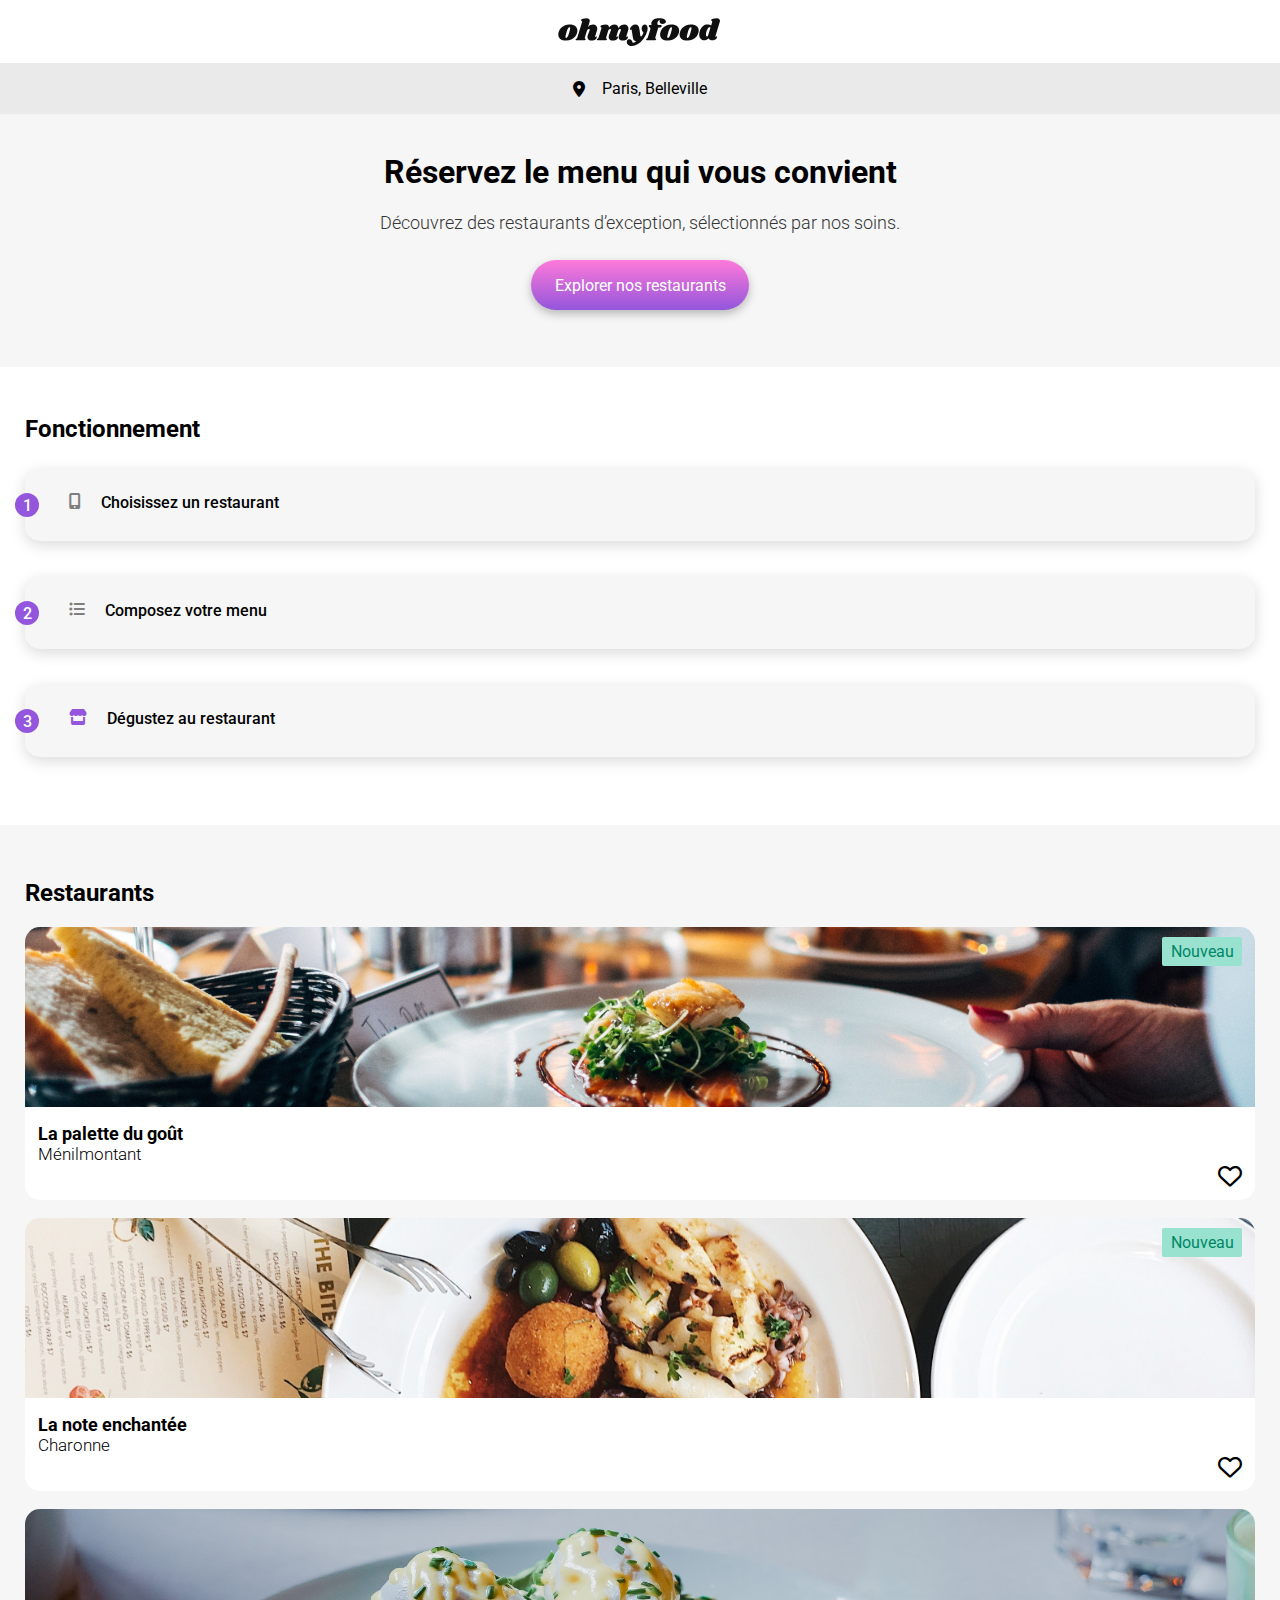
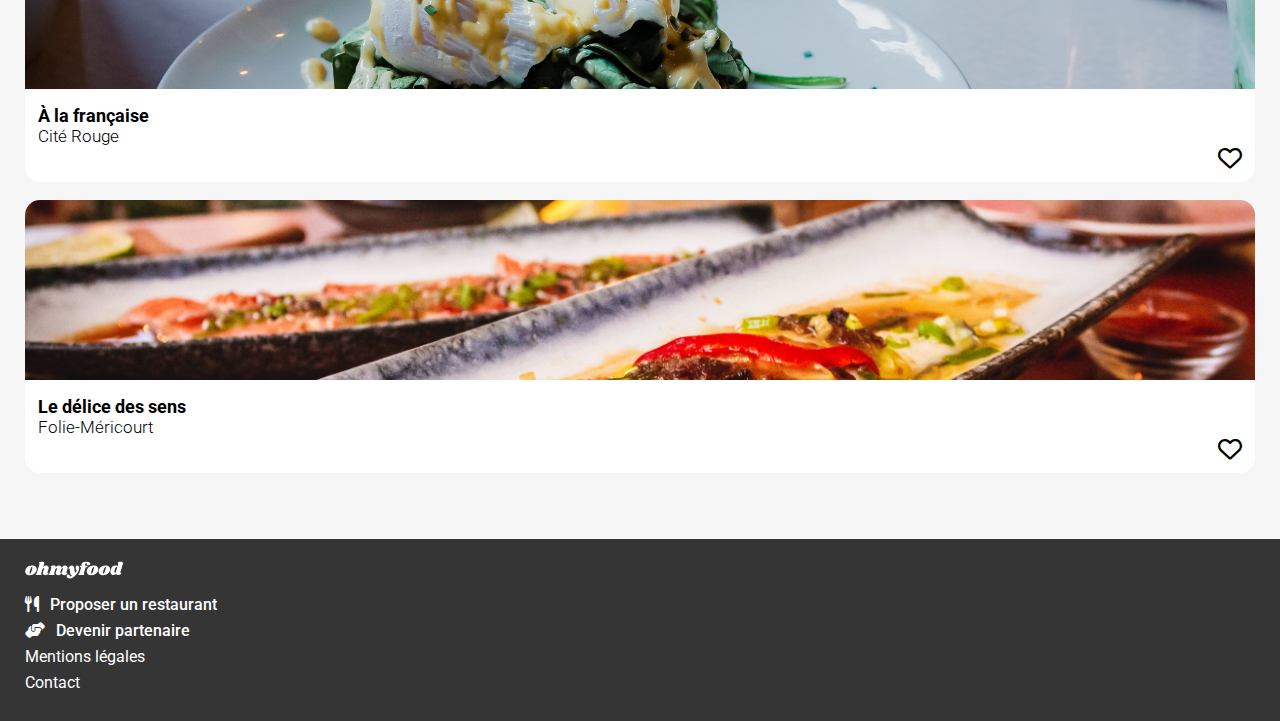
==== index.html @ 5cfbb1a7 "ok" ====
<!DOCTYPE html>
<html lang="fr">
    <head>
        <meta charset="UTF-8">
        <meta name="viewport" content="width=device-width, initial-scale=1.0">
        <title>Ohmyfood</title>
        <link rel="stylesheet" href="https://cdnjs.cloudflare.com/ajax/libs/font-awesome/6.4.2/css/all.min.css">
        <link rel="stylesheet" href="style.css">
        <link rel="preconnect" href="https://fonts.googleapis.com">
        <link rel="preconnect" href="https://fonts.gstatic.com" crossorigin>
        <link href="https://fonts.googleapis.com/css2?family=Roboto:ital,wght@0,100;0,300;0,400;0,500;1,100;1,300;1,400;1,500&display=swap" rel="stylesheet">
    </head>

    <body>
        <header class="header">
            <div class="img__container"><img src="Assets/images/logo/ohmyfood@2x.svg" alt="logo ohmyfood"></div>
            <div class="header__location">
            <i class="fa-solid fa-location-dot"></i>
            <p>Paris, Belleville</p>
            </div>
        </header>

        <main>

            <section class="section-1">
                <h1>Réservez le menu qui vous convient</h1>
                <p>Découvrez des restaurants d’exception, sélectionnés par nos soins.</p>
                <button class="btn">Explorer nos restaurants</button>
            </section>

            <section class="Fonctionnement">
                <h2>Fonctionnement</h2>
                <ol>
                    <li><span class="numeration">1</span><i class="fas fa-mobile-screen-button icon"></i>Choisissez un restaurant</li>
                    <li><span class="numeration">2</span><i class="fa-solid fa-list-ul icon"></i>Composez votre menu</li>
                    <li><span class="numeration">3</span><i class="fa-solid fa-store icon icon__purple"></i>Dégustez au restaurant</li>
                </ol>
            </section>

            <section class="Restaurants">
                <h2>Restaurants</h2>
                <div class="cards__container ">

                    <article>
                        <a class="card" href="La-palette-du-gout.html">
                            <img class="card__img" src="Assets/images/restaurants/jay-wennington-N_Y88TWmGwA-unsplash.jpg" alt="">
                            <div class="card__new">Nouveau</div>
                            <div class="card__contain">
                                <p class="card__tittle">La palette du goût</p>
                                <p class="card__sub-tittle">Ménilmontant</p>
                                <div class="card__heart-container">
                                    <i class="fa-heart fas"></i>
                                    <i class="fa-heart far"></i>
                                </div>
                            </div>
                        </a>
                    </article>

                    <article>
                        <a class="card" href="La-note-enchantée.html">
                            <img class="card__img" src="Assets/images/restaurants/stil-u2Lp8tXIcjw-unsplash.jpg" alt="">
                            <div class="card__new">Nouveau</div>
                            <div class="card__contain">
                                <p class="card__tittle">La note enchantée</p>
                                <p class="card__sub-tittle">Charonne</p>
                                <div class="card__heart-container">
                                    <i class="fa-heart fas"></i>
                                    <i class="fa-heart far"></i>
                                </div>
                            </div>
                        </a>
                    </article>

                    <article>
                        <a class="card" href="A-la-française.html">
                            <img class="card__img" src="Assets/images/restaurants/toa-heftiba-DQKerTsQwi0-unsplash.jpg" alt="">
                            <div class="card__contain">
                                <p class="card__tittle">À la française</p>
                                <p class="card__sub-tittle">Cité Rouge</p>
                                <div class="card__heart-container">
                                    <i class="fa-heart fas"></i>
                                    <i class="fa-heart far"></i>
                                </div>
                            </div>
                        </a>
                    </article>

                    <article>
                        <a class="card" href="Le-délice-des-sens.html">
                            <img class="card__img" src="Assets/images/restaurants/louis-hansel-shotsoflouis-qNBGVyOCY8Q-unsplash.jpg" alt="">
                            <div class="card__contain">
                                <p class="card__tittle">Le délice des sens</p>
                                <p class="card__sub-tittle">Folie-Méricourt</p>
                                <div class="card__heart-container">
                                    <i class="fa-heart fas"></i>
                                    <i class="fa-heart far"></i>
                                </div>
                            </div>
                        </a>
                    </article>
                </div>
            </section>
            
        </main>

        <footer class="footer">
            <img src="Assets/images/logo/ohmyfood.svg" alt="logo Ohmyfood">
            <div class="footer__contain">
                <p><i class="fa-solid fa-utensils"></i>Proposer un restaurant</p>
                <p><i class="fa-solid fa-handshake-angle"></i>Devenir partenaire</p>
                <p class="size__txt">Mentions légales</p>
                <p class="size__txt">Contact</p>
            </div>
        </footer>
        
    </body>
</html>
---- style.css ----
.header__restaurants {
  display: flex;
  justify-content: center;
  padding: 14px 17px 13px 17px;
  position: relative;
}
.header__restaurants__icon {
  position: absolute;
  left: 17px;
}

.section__menu {
  display: flex;
  flex-direction: column;
  position: relative;
  background-color: #F6F6F6;
}
.section__menu h1 {
  font-family: "Shrikhand", cursive;
  font-size: 28px;
  margin-top: 32px;
  margin-right: 24px;
  font-weight: 400;
  margin-bottom: 0px;
}
.section__menu__img {
  object-fit: cover;
  height: 275px;
}
.section__menu .menu {
  background-color: #F6F6F6;
  position: relative;
  top: -55px;
  border-radius: 25px 25px 0px 0px;
  padding: 0px 15px;
  display: flex;
  flex-direction: column;
  gap: 40px;
}
.section__menu .menu h2 {
  font-size: 16px;
  font-style: normal;
  font-weight: 300;
  line-height: normal;
  text-transform: uppercase;
  border-bottom: 3px solid #99E2D0;
  margin: 0px;
  padding-bottom: 7px;
  width: 40px;
}
.section__menu .menu__title_container {
  display: flex;
  align-items: baseline;
}
.section__menu .menu__heart_container {
  position: relative;
  height: 24px;
}
.section__menu .menu__heart_container i {
  font-size: 1.5rem;
}
.section__menu .menu__heart_container .fas {
  position: absolute;
  opacity: 0;
  cursor: pointer;
  background-clip: text;
  -webkit-background-clip: text;
  color: transparent;
  background: -webkit-linear-gradient(#9356DC 25%, #FF79DA 100%);
}
.section__menu .menu__heart_container:hover .fas {
  transition: all 150ms ease-in;
  display: inline;
  opacity: 1;
}
.section__menu .menu__heart_container:hover .far {
  transition: all 150ms ease-in;
  opacity: 0;
}
.section__menu .menu__text_container {
  display: flex;
  flex-direction: column;
  width: 80%;
}
.section__menu .menu__contain {
  display: flex;
  flex-direction: column;
  gap: 12px;
}
.section__menu .menu__card {
  background-color: white;
  border-radius: 20px;
  display: flex;
  flex-direction: column;
  padding: 15px;
  position: relative;
  gap: 5px;
  height: 38px;
  box-shadow: 0.9px 1.3px 2.4px rgba(0, 0, 0, 0.06), 4px 12px 19px rgba(0, 0, 0, 0.12);
}
.section__menu .menu__card p {
  margin: 0px;
  text-overflow: ellipsis;
  overflow-x: hidden;
  white-space: nowrap;
}
.section__menu .menu__card__price {
  font-size: 15px;
  font-weight: 700;
  margin-top: 38px;
  margin-right: 15px;
}
.section__menu .menu__card__title {
  font-size: 18px;
  font-weight: 500;
}
.section__menu .menu__card__subtitle {
  font-size: 15px;
  font-weight: 300;
}
.section__menu .menu__card__select__btn_container {
  position: absolute;
  right: -1px;
  top: -1px;
  display: flex;
}
.section__menu .menu__card__select__btn {
  opacity: 0;
  width: 5px;
}
.section__menu .menu__card__select__btn:hover {
  opacity: 1;
  margin-right: 0px;
  transition: 0.1s;
  width: 60px;
}
.section__menu .menu__btn__container {
  display: flex;
  justify-content: center;
}
.section__menu .menu__btn {
  border-radius: 25px;
  border: none;
  background-image: linear-gradient(0deg, #9356DC, #FF79DA);
  width: 186px;
  height: 50px;
  color: white;
  box-shadow: 0px 4px 10px 0px rgba(0, 0, 0, 0.25);
  font-family: "Roboto", sans-serif;
  font-size: 16px;
}
.section__menu .menu__btn:hover {
  transform: scale(1.1);
  opacity: 0.8;
  box-shadow: 0px 4px 10px 0px rgba(0, 0, 0, 0.35);
}

body {
  margin: 0px;
  font-family: "Roboto", sans-serif;
}

.header {
  display: flex;
  flex-direction: column;
  width: 100%;
}
.header .img__container {
  padding: 14px 89px 13px 89px;
  display: flex;
  justify-content: center;
}
.header img {
  width: 162px;
  height: 36px;
  padding: 0px 19px 0px 16px;
}
.header .header__location {
  display: flex;
  align-items: center;
  gap: 17px;
  justify-content: center;
  background-color: #EAEAEA;
}

.section-1 {
  display: flex;
  flex-direction: column;
  align-items: center;
  background-color: #F6F6F6;
  text-align: center;
  padding: 0px 25px 0px 25px;
}
.section-1 h1 {
  font-weight: 700;
  margin-top: 39px;
}
.section-1 p {
  font-size: 18px;
  font-weight: 300;
  color: #353535;
  margin: 0px;
}
.section-1 .btn {
  border-radius: 25px;
  border: none;
  background-image: linear-gradient(0deg, #9356DC, #FF79DA);
  width: 218px;
  height: 50px;
  color: white;
  box-shadow: 0px 4px 10px 0px rgba(0, 0, 0, 0.25);
  margin-bottom: 57px;
  margin-top: 27px;
  font-family: "Roboto", sans-serif;
  font-size: 16px;
}
.section-1 .btn:hover {
  opacity: 0.8;
  box-shadow: 0px 4px 10px 0px rgba(0, 0, 0, 0.35);
  transition: all 0.5s ease-in-out;
}

.Fonctionnement {
  padding-left: 25px;
  padding-right: 25px;
  margin-top: 48px;
  margin-bottom: 68px;
}
.Fonctionnement h2 {
  margin-bottom: 26px;
  margin-top: 0px;
}
.Fonctionnement ol {
  display: flex;
  flex-direction: column;
  list-style-type: none;
  gap: 36px;
  padding: 0px;
}
.Fonctionnement li {
  background-color: #F6F6F6;
  padding: 20px 20px;
  border-radius: 15px;
  height: 32px;
  align-content: center;
  display: flex;
  flex-wrap: wrap;
  box-shadow: 0px 4px 15px 0px rgba(0, 0, 0, 0.15);
  font-weight: 500;
}
.Fonctionnement li .icon {
  color: #7E7E7E;
  margin-right: 20px;
}
.Fonctionnement li .icon__purple {
  color: #9356DC;
}
.Fonctionnement .numeration {
  background-color: #9356DC;
  color: white;
  display: grid;
  width: 24px;
  height: 24px;
  place-items: center;
  border-radius: 50px;
  position: relative;
  left: -30px;
}

.Restaurants {
  background-color: #F6F6F6;
  padding: 0px 25px 0px 25px;
  display: flow-root;
}
.Restaurants h2 {
  margin-top: 54px;
}
.Restaurants a {
  text-decoration: none;
  color: black;
}
.Restaurants .cards__container {
  display: flex;
  flex-direction: column;
  gap: 18px;
  margin-bottom: 66px;
}
.Restaurants .card {
  display: flex;
  flex-direction: column;
  border-radius: 15px;
  background-color: white;
  position: relative;
}
.Restaurants .card__img {
  object-fit: cover;
  border-radius: 15px 15px 0px 0px;
  height: 180px;
}
.Restaurants .card__new {
  height: 29px;
  width: 80px;
  background-color: #99E2D0;
  display: flex;
  place-items: center;
  justify-content: center;
  position: absolute;
  right: 13px;
  margin-top: 10px;
  color: #008766;
  border-radius: 2px;
}
.Restaurants .card__contain {
  padding: 16px 13px 12px 13px;
}
.Restaurants .card__tittle {
  font-size: 18px;
  font-weight: 700;
  margin: 0px;
}
.Restaurants .card__sub-tittle {
  font-size: 17px;
  font-weight: 300;
  margin: 0px;
}
.Restaurants .card__heart-container {
  display: flex;
  position: relative;
  justify-content: flex-end;
}
.Restaurants .card__heart-container i {
  font-size: 1.5rem;
}
.Restaurants .card__heart-container .fas {
  position: absolute;
  opacity: 0;
  cursor: pointer;
  background-clip: text;
  -webkit-background-clip: text;
  color: transparent;
  background: -webkit-linear-gradient(#9356DC 25%, #FF79DA 100%);
}
.Restaurants .card__heart-container:hover .fas {
  transition: all 150ms ease-in;
  display: inline;
  opacity: 1;
}
.Restaurants .card__heart-container:hover .far {
  transition: all 150ms ease-in;
  opacity: 0;
}

.footer {
  display: flex;
  flex-direction: column;
  padding: 22px 25px;
  align-items: flex-start;
  gap: 16px;
  background-color: #353535;
}
.footer .footer__contain {
  display: flex;
  flex-direction: column;
}
.footer p {
  color: white;
  font-weight: 500;
  margin-bottom: 7px;
  margin-top: 0px;
}
.footer i {
  margin-right: 11px;
}
.footer .size__txt {
  font-weight: 400;
}

/*# sourceMappingURL=style.css.map */
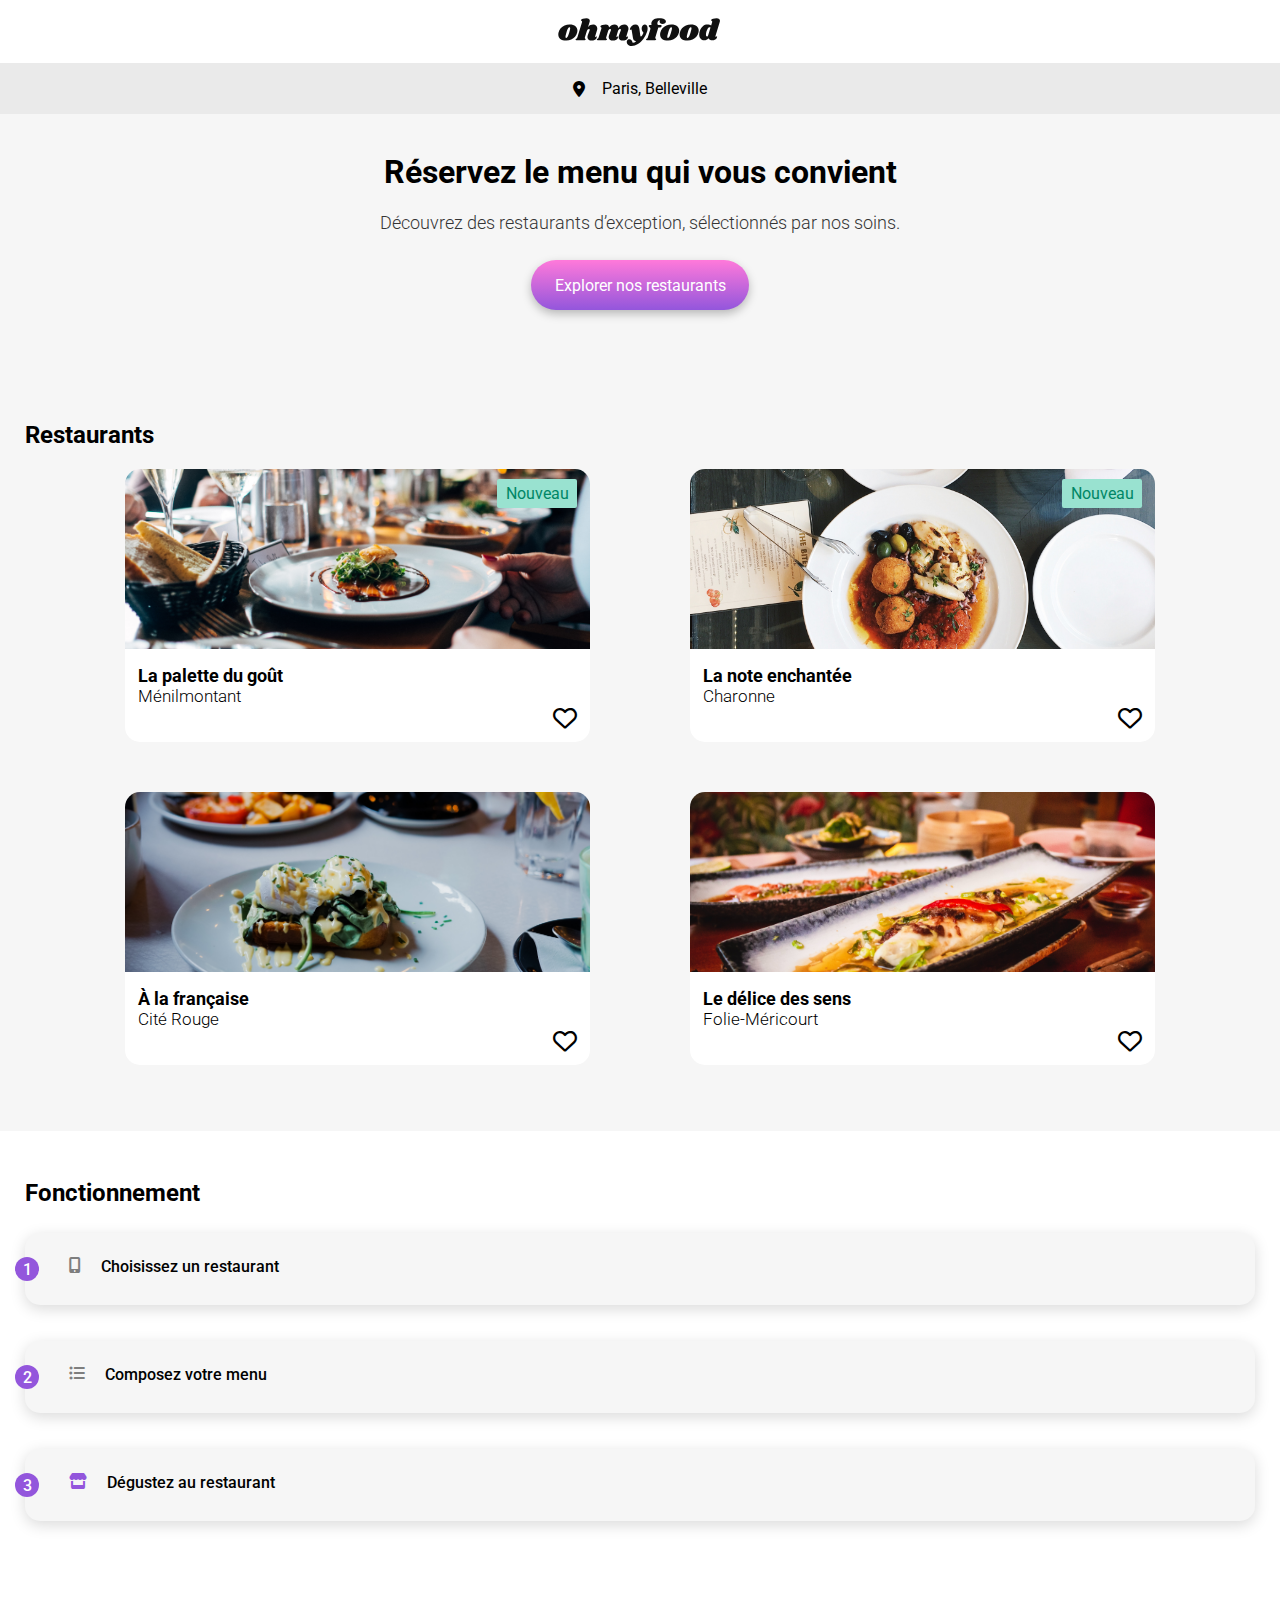
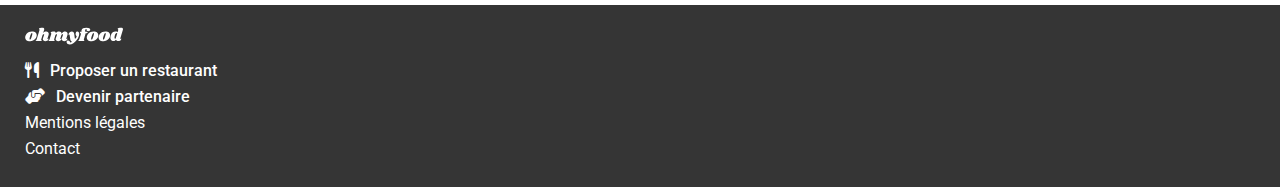
==== commit 2c2e82c8: "ok" ====
--- a/index.html
+++ b/index.html
@@ -28,79 +28,81 @@
                 <button class="btn">Explorer nos restaurants</button>
             </section>
 
-            <section class="Fonctionnement">
-                <h2>Fonctionnement</h2>
-                <ol>
-                    <li><span class="numeration">1</span><i class="fas fa-mobile-screen-button icon"></i>Choisissez un restaurant</li>
-                    <li><span class="numeration">2</span><i class="fa-solid fa-list-ul icon"></i>Composez votre menu</li>
-                    <li><span class="numeration">3</span><i class="fa-solid fa-store icon icon__purple"></i>Dégustez au restaurant</li>
-                </ol>
-            </section>
+            <section class="Fonctionnement_Restaurants">
 
-            <section class="Restaurants">
-                <h2>Restaurants</h2>
-                <div class="cards__container ">
+                <div class="Fonctionnement">
+                    <h2>Fonctionnement</h2>
+                    <ol>
+                        <li><span class="numeration">1</span><i class="fas fa-mobile-screen-button icon"></i>Choisissez un restaurant</li>
+                        <li><span class="numeration">2</span><i class="fa-solid fa-list-ul icon"></i>Composez votre menu</li>
+                        <li><span class="numeration">3</span><i class="fa-solid fa-store icon icon__purple"></i>Dégustez au restaurant</li>
+                    </ol>
+                </div>
 
-                    <article>
-                        <a class="card" href="La-palette-du-gout.html">
-                            <img class="card__img" src="Assets/images/restaurants/jay-wennington-N_Y88TWmGwA-unsplash.jpg" alt="">
-                            <div class="card__new">Nouveau</div>
-                            <div class="card__contain">
-                                <p class="card__tittle">La palette du goût</p>
-                                <p class="card__sub-tittle">Ménilmontant</p>
-                                <div class="card__heart-container">
-                                    <i class="fa-heart fas"></i>
-                                    <i class="fa-heart far"></i>
+                <div class="Restaurants">
+                    <h2>Restaurants</h2>
+                    <div class="cards__container ">
+
+                        <article>
+                            <a class="card" href="La-palette-du-gout.html">
+                                <img class="card__img" src="Assets/images/restaurants/jay-wennington-N_Y88TWmGwA-unsplash.jpg" alt="">
+                                <div class="card__new">Nouveau</div>
+                                <div class="card__contain">
+                                    <p class="card__tittle">La palette du goût</p>
+                                    <p class="card__sub-tittle">Ménilmontant</p>
+                                    <div class="card__heart-container">
+                                        <i class="fa-heart fas"></i>
+                                        <i class="fa-heart far"></i>
+                                    </div>
                                 </div>
-                            </div>
-                        </a>
-                    </article>
+                            </a>
+                        </article>
 
-                    <article>
-                        <a class="card" href="La-note-enchantée.html">
-                            <img class="card__img" src="Assets/images/restaurants/stil-u2Lp8tXIcjw-unsplash.jpg" alt="">
-                            <div class="card__new">Nouveau</div>
-                            <div class="card__contain">
-                                <p class="card__tittle">La note enchantée</p>
-                                <p class="card__sub-tittle">Charonne</p>
-                                <div class="card__heart-container">
-                                    <i class="fa-heart fas"></i>
-                                    <i class="fa-heart far"></i>
+                        <article>
+                            <a class="card" href="La-note-enchantée.html">
+                                <img class="card__img" src="Assets/images/restaurants/stil-u2Lp8tXIcjw-unsplash.jpg" alt="">
+                                <div class="card__new">Nouveau</div>
+                                <div class="card__contain">
+                                    <p class="card__tittle">La note enchantée</p>
+                                    <p class="card__sub-tittle">Charonne</p>
+                                    <div class="card__heart-container">
+                                        <i class="fa-heart fas"></i>
+                                        <i class="fa-heart far"></i>
+                                    </div>
                                 </div>
-                            </div>
-                        </a>
-                    </article>
+                            </a>
+                        </article>
 
-                    <article>
-                        <a class="card" href="A-la-française.html">
-                            <img class="card__img" src="Assets/images/restaurants/toa-heftiba-DQKerTsQwi0-unsplash.jpg" alt="">
-                            <div class="card__contain">
-                                <p class="card__tittle">À la française</p>
-                                <p class="card__sub-tittle">Cité Rouge</p>
-                                <div class="card__heart-container">
-                                    <i class="fa-heart fas"></i>
-                                    <i class="fa-heart far"></i>
+                        <article>
+                            <a class="card" href="A-la-française.html">
+                                <img class="card__img" src="Assets/images/restaurants/toa-heftiba-DQKerTsQwi0-unsplash.jpg" alt="">
+                                <div class="card__contain">
+                                    <p class="card__tittle">À la française</p>
+                                    <p class="card__sub-tittle">Cité Rouge</p>
+                                    <div class="card__heart-container">
+                                        <i class="fa-heart fas"></i>
+                                        <i class="fa-heart far"></i>
+                                    </div>
                                 </div>
-                            </div>
-                        </a>
-                    </article>
+                            </a>
+                        </article>
 
-                    <article>
-                        <a class="card" href="Le-délice-des-sens.html">
-                            <img class="card__img" src="Assets/images/restaurants/louis-hansel-shotsoflouis-qNBGVyOCY8Q-unsplash.jpg" alt="">
-                            <div class="card__contain">
-                                <p class="card__tittle">Le délice des sens</p>
-                                <p class="card__sub-tittle">Folie-Méricourt</p>
-                                <div class="card__heart-container">
-                                    <i class="fa-heart fas"></i>
-                                    <i class="fa-heart far"></i>
+                        <article>
+                            <a class="card" href="Le-délice-des-sens.html">
+                                <img class="card__img" src="Assets/images/restaurants/louis-hansel-shotsoflouis-qNBGVyOCY8Q-unsplash.jpg" alt="">
+                                <div class="card__contain">
+                                    <p class="card__tittle">Le délice des sens</p>
+                                    <p class="card__sub-tittle">Folie-Méricourt</p>
+                                    <div class="card__heart-container">
+                                        <i class="fa-heart fas"></i>
+                                        <i class="fa-heart far"></i>
+                                    </div>
                                 </div>
-                            </div>
-                        </a>
-                    </article>
+                            </a>
+                        </article>
+                    </div>
                 </div>
             </section>
-            
         </main>
 
         <footer class="footer">
--- a/style.css
+++ b/style.css
@@ -62,11 +62,12 @@
 .section__menu .menu__heart_container .fas {
   position: absolute;
   opacity: 0;
+  background: #9356DC;
+  background: linear-gradient(180deg, #9356DC 25%, #FF79DA 100%);
   cursor: pointer;
   background-clip: text;
   -webkit-background-clip: text;
   color: transparent;
-  background: -webkit-linear-gradient(#9356DC 25%, #FF79DA 100%);
 }
 .section__menu .menu__heart_container:hover .fas {
   transition: all 150ms ease-in;
@@ -220,6 +221,16 @@
   transition: all 0.5s ease-in-out;
 }
 
+.Fonctionnement_Restaurants {
+  display: flex;
+  flex-direction: column;
+}
+@media screen and (min-width: 1024px) {
+  .Fonctionnement_Restaurants {
+    flex-direction: column-reverse;
+  }
+}
+
 .Fonctionnement {
   padding-left: 25px;
   padding-right: 25px;
@@ -285,12 +296,35 @@
   gap: 18px;
   margin-bottom: 66px;
 }
+@media screen and (min-width: 1024px) {
+  .Restaurants .cards__container {
+    display: grid;
+    grid-template-columns: 1fr 1fr;
+    padding: 0px 100px 0px 100px;
+    grid-column-gap: 100px;
+    grid-row-gap: 50px;
+    gap: none;
+    justify-content: center;
+    align-items: center;
+  }
+}
+@media screen and (min-width: 1330px) {
+  .Restaurants .cards__container {
+    padding: 0px 180px 0px 180px;
+  }
+}
 .Restaurants .card {
   display: flex;
   flex-direction: column;
   border-radius: 15px;
   background-color: white;
   position: relative;
+}
+@media screen and (min-width: 1024px) {
+  .Restaurants .card {
+    max-width: 490px;
+    min-width: 340px;
+  }
 }
 .Restaurants .card__img {
   object-fit: cover;
@@ -334,11 +368,12 @@
 .Restaurants .card__heart-container .fas {
   position: absolute;
   opacity: 0;
+  background: #9356DC;
+  background: linear-gradient(180deg, #9356DC 25%, #FF79DA 100%);
   cursor: pointer;
   background-clip: text;
   -webkit-background-clip: text;
   color: transparent;
-  background: -webkit-linear-gradient(#9356DC 25%, #FF79DA 100%);
 }
 .Restaurants .card__heart-container:hover .fas {
   transition: all 150ms ease-in;
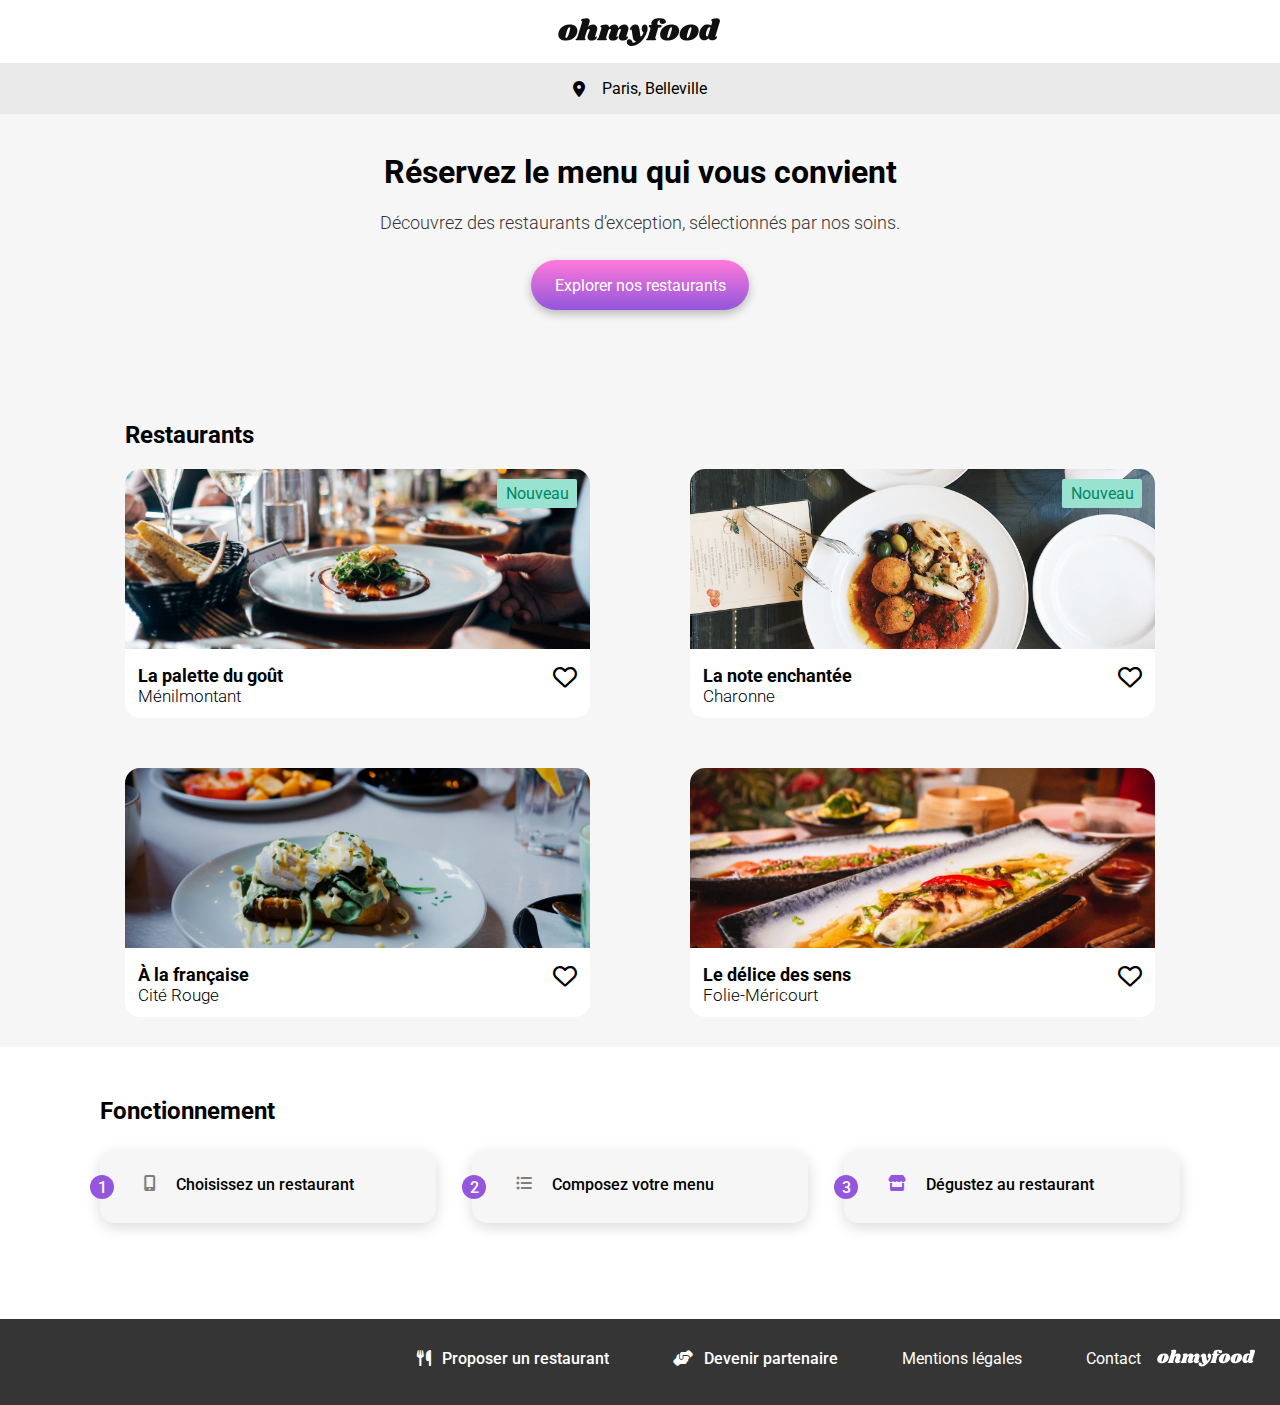
==== commit 7c7216fe: "media queries/ modif css" ====
--- a/index.html
+++ b/index.html
@@ -48,8 +48,10 @@
                                 <img class="card__img" src="Assets/images/restaurants/jay-wennington-N_Y88TWmGwA-unsplash.jpg" alt="">
                                 <div class="card__new">Nouveau</div>
                                 <div class="card__contain">
-                                    <p class="card__tittle">La palette du goût</p>
-                                    <p class="card__sub-tittle">Ménilmontant</p>
+                                    <div>
+                                        <p class="card__tittle">La palette du goût</p>
+                                        <p class="card__sub-tittle">Ménilmontant</p>
+                                    </div>
                                     <div class="card__heart-container">
                                         <i class="fa-heart fas"></i>
                                         <i class="fa-heart far"></i>
@@ -63,8 +65,10 @@
                                 <img class="card__img" src="Assets/images/restaurants/stil-u2Lp8tXIcjw-unsplash.jpg" alt="">
                                 <div class="card__new">Nouveau</div>
                                 <div class="card__contain">
-                                    <p class="card__tittle">La note enchantée</p>
-                                    <p class="card__sub-tittle">Charonne</p>
+                                    <div>
+                                        <p class="card__tittle">La note enchantée</p>
+                                        <p class="card__sub-tittle">Charonne</p>
+                                    </div>
                                     <div class="card__heart-container">
                                         <i class="fa-heart fas"></i>
                                         <i class="fa-heart far"></i>
@@ -77,8 +81,10 @@
                             <a class="card" href="A-la-française.html">
                                 <img class="card__img" src="Assets/images/restaurants/toa-heftiba-DQKerTsQwi0-unsplash.jpg" alt="">
                                 <div class="card__contain">
-                                    <p class="card__tittle">À la française</p>
-                                    <p class="card__sub-tittle">Cité Rouge</p>
+                                    <div>
+                                        <p class="card__tittle">À la française</p>
+                                        <p class="card__sub-tittle">Cité Rouge</p>
+                                    </div>
                                     <div class="card__heart-container">
                                         <i class="fa-heart fas"></i>
                                         <i class="fa-heart far"></i>
@@ -91,8 +97,10 @@
                             <a class="card" href="Le-délice-des-sens.html">
                                 <img class="card__img" src="Assets/images/restaurants/louis-hansel-shotsoflouis-qNBGVyOCY8Q-unsplash.jpg" alt="">
                                 <div class="card__contain">
-                                    <p class="card__tittle">Le délice des sens</p>
-                                    <p class="card__sub-tittle">Folie-Méricourt</p>
+                                    <div>
+                                        <p class="card__tittle">Le délice des sens</p>
+                                        <p class="card__sub-tittle">Folie-Méricourt</p>
+                                    </div>
                                     <div class="card__heart-container">
                                         <i class="fa-heart fas"></i>
                                         <i class="fa-heart far"></i>
--- a/style.css
+++ b/style.css
@@ -232,10 +232,21 @@
 }
 
 .Fonctionnement {
-  padding-left: 25px;
-  padding-right: 25px;
+  padding: 0px 25px 0px 25px;
   margin-top: 48px;
   margin-bottom: 68px;
+}
+@media screen and (min-width: 1024px) {
+  .Fonctionnement {
+    padding: 50px 100px 50px 100px;
+    margin-bottom: 30px;
+    margin-top: 0px;
+  }
+}
+@media screen and (min-width: 1330px) {
+  .Fonctionnement {
+    padding: 50px 180px 50px 180px;
+  }
 }
 .Fonctionnement h2 {
   margin-bottom: 26px;
@@ -247,6 +258,12 @@
   list-style-type: none;
   gap: 36px;
   padding: 0px;
+}
+@media screen and (min-width: 1024px) {
+  .Fonctionnement ol {
+    flex-direction: row;
+    justify-content: flex-start;
+  }
 }
 .Fonctionnement li {
   background-color: #F6F6F6;
@@ -258,6 +275,11 @@
   flex-wrap: wrap;
   box-shadow: 0px 4px 15px 0px rgba(0, 0, 0, 0.15);
   font-weight: 500;
+}
+@media screen and (min-width: 1024px) {
+  .Fonctionnement li {
+    width: 100%;
+  }
 }
 .Fonctionnement li .icon {
   color: #7E7E7E;
@@ -281,10 +303,19 @@
 .Restaurants {
   background-color: #F6F6F6;
   padding: 0px 25px 0px 25px;
-  display: flow-root;
 }
 .Restaurants h2 {
   margin-top: 54px;
+}
+@media screen and (min-width: 1024px) {
+  .Restaurants h2 {
+    padding-left: 100px;
+  }
+}
+@media screen and (min-width: 1330px) {
+  .Restaurants h2 {
+    padding-left: 180px;
+  }
 }
 .Restaurants a {
   text-decoration: none;
@@ -306,6 +337,7 @@
     gap: none;
     justify-content: center;
     align-items: center;
+    margin-bottom: 30px;
   }
 }
 @media screen and (min-width: 1330px) {
@@ -322,7 +354,6 @@
 }
 @media screen and (min-width: 1024px) {
   .Restaurants .card {
-    max-width: 490px;
     min-width: 340px;
   }
 }
@@ -346,6 +377,8 @@
 }
 .Restaurants .card__contain {
   padding: 16px 13px 12px 13px;
+  display: flex;
+  justify-content: space-between;
 }
 .Restaurants .card__tittle {
   font-size: 18px;
@@ -393,9 +426,21 @@
   gap: 16px;
   background-color: #353535;
 }
+@media screen and (min-width: 1024px) {
+  .footer {
+    padding: 30px 25px;
+    flex-direction: row-reverse;
+  }
+}
 .footer .footer__contain {
   display: flex;
   flex-direction: column;
+}
+@media screen and (min-width: 1024px) {
+  .footer .footer__contain {
+    flex-direction: row;
+    gap: 64px;
+  }
 }
 .footer p {
   color: white;
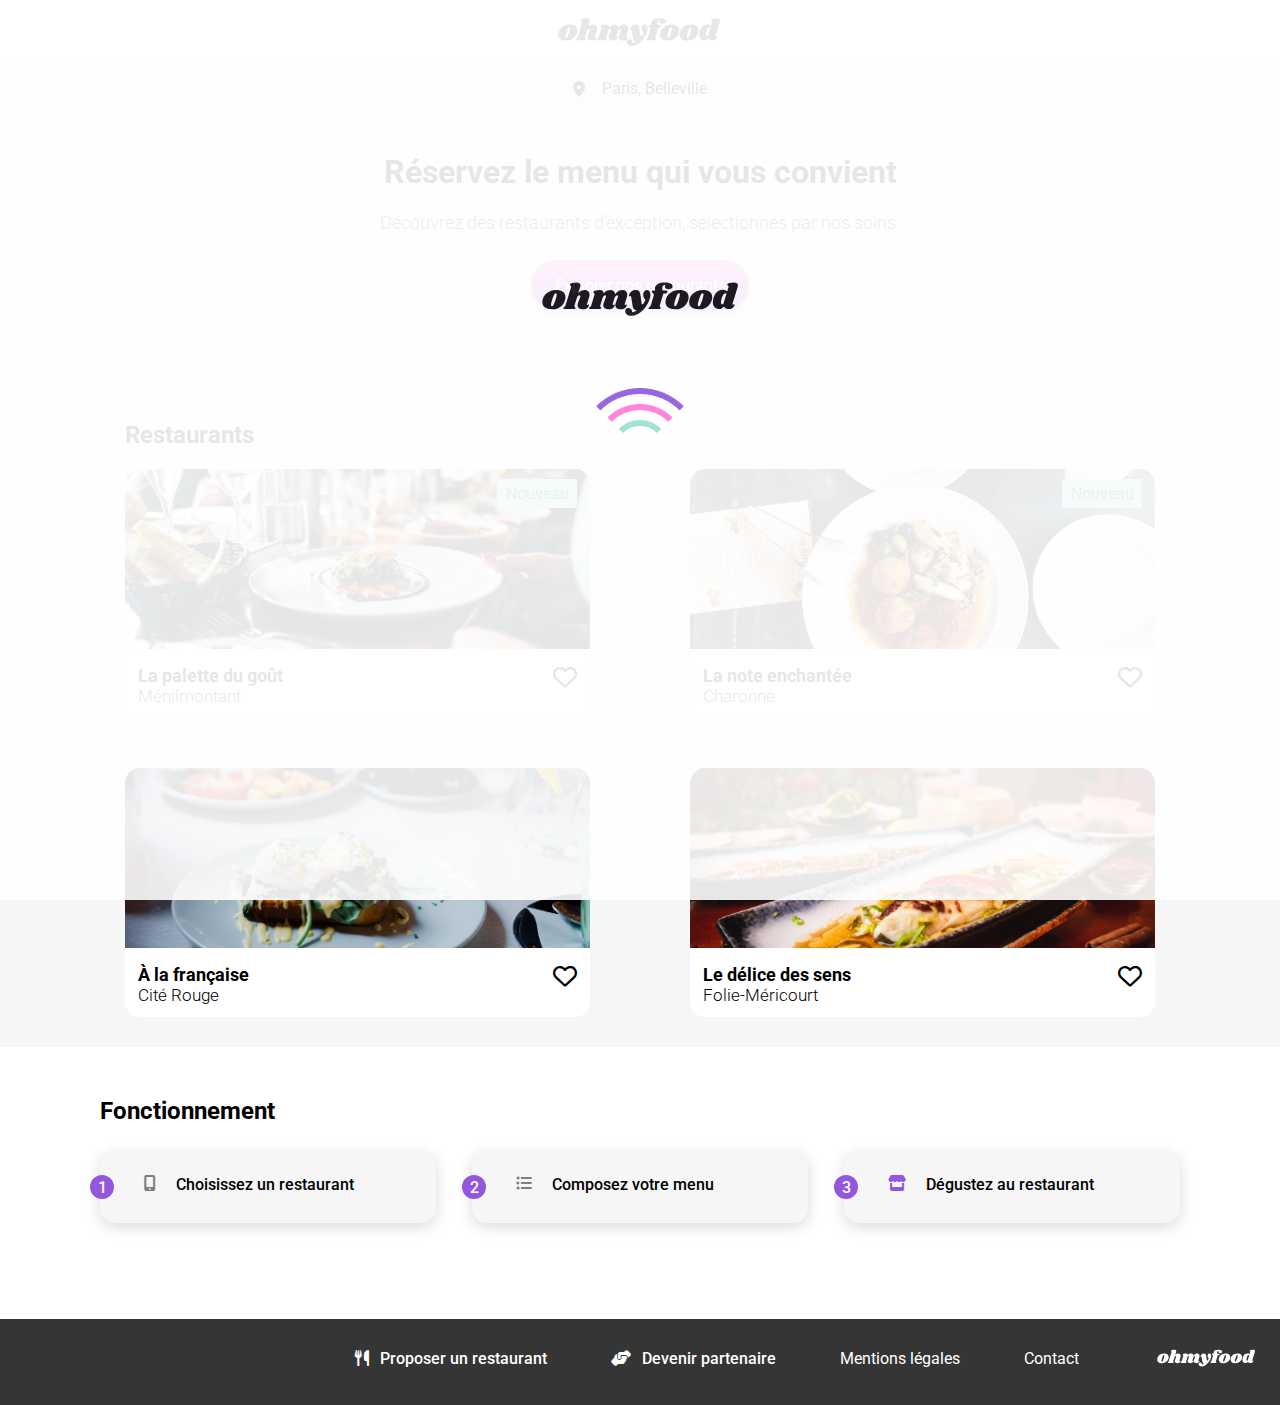
==== commit 044cc3f6: "media queries + loader" ====
--- a/index.html
+++ b/index.html
@@ -12,6 +12,14 @@
     </head>
 
     <body>
+
+        <div class="loader animation_time">
+            <img src="/Assets/images/logo/ohmyfood@2x.svg" alt="">
+            <div class="loader__circle_1"></div>
+            <div class="loader__circle_2"></div>
+            <div class="loader__circle_3"></div>
+        </div>
+
         <header class="header">
             <div class="img__container"><img src="Assets/images/logo/ohmyfood@2x.svg" alt="logo ohmyfood"></div>
             <div class="header__location">
--- a/style.css
+++ b/style.css
@@ -9,11 +9,20 @@
   left: 17px;
 }
 
+.header_img {
+  height: 276px;
+  object-fit: cover;
+  width: 100%;
+}
+
 .section__menu {
   display: flex;
   flex-direction: column;
-  position: relative;
-  background-color: #F6F6F6;
+}
+@media screen and (min-width: 1024px) {
+  .section__menu {
+    align-items: center;
+  }
 }
 .section__menu h1 {
   font-family: "Shrikhand", cursive;
@@ -23,11 +32,8 @@
   font-weight: 400;
   margin-bottom: 0px;
 }
-.section__menu__img {
-  object-fit: cover;
-  height: 275px;
-}
-.section__menu .menu {
+
+.menu {
   background-color: #F6F6F6;
   position: relative;
   top: -55px;
@@ -36,8 +42,25 @@
   display: flex;
   flex-direction: column;
   gap: 40px;
-}
-.section__menu .menu h2 {
+  height: 1143px;
+}
+@media screen and (min-width: 1024px) {
+  .menu {
+    max-width: 1055px;
+    min-width: 800px;
+  }
+}
+@media screen and (min-width: 1330px) {
+  .menu {
+    width: 100%;
+  }
+}
+@media screen and (max-width: 338px) {
+  .menu {
+    height: 1181px;
+  }
+}
+.menu h2 {
   font-size: 16px;
   font-style: normal;
   font-weight: 300;
@@ -48,18 +71,23 @@
   padding-bottom: 7px;
   width: 40px;
 }
-.section__menu .menu__title_container {
+.menu__title_container {
   display: flex;
   align-items: baseline;
 }
-.section__menu .menu__heart_container {
+@media screen and (min-width: 1024px) {
+  .menu__title_container {
+    justify-content: center;
+  }
+}
+.menu__heart_container {
   position: relative;
   height: 24px;
 }
-.section__menu .menu__heart_container i {
+.menu__heart_container i {
   font-size: 1.5rem;
 }
-.section__menu .menu__heart_container .fas {
+.menu__heart_container .fas {
   position: absolute;
   opacity: 0;
   background: #9356DC;
@@ -69,77 +97,107 @@
   -webkit-background-clip: text;
   color: transparent;
 }
-.section__menu .menu__heart_container:hover .fas {
+.menu__heart_container:hover .fas {
   transition: all 150ms ease-in;
   display: inline;
   opacity: 1;
 }
-.section__menu .menu__heart_container:hover .far {
+.menu__heart_container:hover .far {
   transition: all 150ms ease-in;
   opacity: 0;
 }
-.section__menu .menu__text_container {
-  display: flex;
-  flex-direction: column;
-  width: 80%;
-}
-.section__menu .menu__contain {
+.menu__contain {
   display: flex;
   flex-direction: column;
   gap: 12px;
 }
-.section__menu .menu__card {
-  background-color: white;
+
+.card_menu {
+  background-color: #FFF;
   border-radius: 20px;
   display: flex;
-  flex-direction: column;
+  flex-direction: row;
+  width: 100%;
+  max-width: 100%;
+  cursor: pointer;
+  overflow: hidden;
+  animation-fill-mode: both;
+  animation: itemappear 0.8s;
+  box-shadow: 0.9px 1.3px 2.4px rgba(0, 0, 0, 0.06), 4px 12px 19px rgba(0, 0, 0, 0.12);
+}
+.card_menu__text_container {
+  display: flex;
+  flex-direction: column;
+  width: 100%;
   padding: 15px;
-  position: relative;
-  gap: 5px;
-  height: 38px;
-  box-shadow: 0.9px 1.3px 2.4px rgba(0, 0, 0, 0.06), 4px 12px 19px rgba(0, 0, 0, 0.12);
-}
-.section__menu .menu__card p {
+  white-space: nowrap;
+  overflow: hidden;
+  text-overflow: ellipsis;
+}
+.card_menu p {
   margin: 0px;
   text-overflow: ellipsis;
   overflow-x: hidden;
   white-space: nowrap;
 }
-.section__menu .menu__card__price {
+.card_menu__price {
   font-size: 15px;
   font-weight: 700;
-  margin-top: 38px;
-  margin-right: 15px;
-}
-.section__menu .menu__card__title {
+  display: flex;
+  justify-content: flex-end;
+  align-items: flex-end;
+  padding: 15px;
+  margin-right: 10px;
+}
+.card_menu__title {
   font-size: 18px;
   font-weight: 500;
-}
-.section__menu .menu__card__subtitle {
+  white-space: nowrap;
+  overflow: hidden;
+  text-overflow: ellipsis;
+}
+.card_menu__subtitle {
   font-size: 15px;
   font-weight: 300;
-}
-.section__menu .menu__card__select__btn_container {
-  position: absolute;
-  right: -1px;
-  top: -1px;
-  display: flex;
-}
-.section__menu .menu__card__select__btn {
-  opacity: 0;
-  width: 5px;
-}
-.section__menu .menu__card__select__btn:hover {
-  opacity: 1;
-  margin-right: 0px;
-  transition: 0.1s;
-  width: 60px;
-}
-.section__menu .menu__btn__container {
-  display: flex;
-  justify-content: center;
-}
-.section__menu .menu__btn {
+  white-space: nowrap;
+  overflow: hidden;
+  text-overflow: ellipsis;
+}
+.card_menu__check_done {
+  width: 4rem;
+  transition: 0.5s;
+  margin-right: -4rem;
+  background-color: #99E2D0;
+  display: flex;
+  justify-content: center;
+  align-items: center;
+}
+.card_menu:hover .card_menu__check_done {
+  margin-right: 0rem;
+}
+.card_menu__check_wrap {
+  display: flex;
+  justify-content: center;
+  align-items: center;
+  width: 1.5rem;
+  height: 1.5rem;
+  background-color: #FFF;
+  border-radius: 5rem;
+  transform: rotate(180deg);
+  transition-duration: 0.5s;
+}
+.card_menu:hover .card_menu__check_wrap {
+  transform: rotate(0);
+}
+.card_menu__check_icon {
+  color: #99E2D0;
+}
+
+.btn__container {
+  display: flex;
+  justify-content: center;
+}
+.btn__container_btn {
   border-radius: 25px;
   border: none;
   background-image: linear-gradient(0deg, #9356DC, #FF79DA);
@@ -149,11 +207,99 @@
   box-shadow: 0px 4px 10px 0px rgba(0, 0, 0, 0.25);
   font-family: "Roboto", sans-serif;
   font-size: 16px;
-}
-.section__menu .menu__btn:hover {
+  cursor: pointer;
+}
+.btn__container_btn:hover {
   transform: scale(1.1);
   opacity: 0.8;
   box-shadow: 0px 4px 10px 0px rgba(0, 0, 0, 0.35);
+  transition: all 0.5s ease-in-out;
+}
+
+.height_special {
+  height: 1218px;
+}
+@media screen and (max-width: 344px) {
+  .height_special {
+    height: 1259px;
+  }
+}
+
+.footer_page {
+  margin-top: -54px;
+}
+
+@keyframes itemappear {
+  0% {
+    transform: translateY(3rem);
+  }
+  100% {
+    transform: translateY(0);
+  }
+}
+@keyframes spin {
+  0% {
+    transform: rotate(0deg);
+  }
+  100% {
+    transform: rotate(360deg);
+  }
+}
+@keyframes end {
+  100% {
+    opacity: 0;
+    visibility: hidden;
+  }
+}
+.loader {
+  position: fixed;
+  width: 100%;
+  height: 100%;
+  z-index: 10;
+  background-color: white;
+  display: flex;
+  justify-content: center;
+  align-items: center;
+  opacity: 0.9;
+}
+.loader img {
+  position: absolute;
+  top: 282px;
+}
+.loader__circle_1 {
+  width: 7rem;
+  height: 7rem;
+  border-radius: 5rem;
+  border: 0.4rem solid transparent;
+  border-top-color: #9356DC;
+  animation: spin 1s linear infinite;
+  position: absolute;
+  margin: auto;
+}
+.loader__circle_2 {
+  width: 5rem;
+  height: 5rem;
+  border-radius: 5rem;
+  border: 0.4rem solid transparent;
+  border-top-color: #FF79DA;
+  animation: spin 1.25s linear infinite;
+  position: absolute;
+  margin: auto;
+}
+.loader__circle_3 {
+  width: 3rem;
+  height: 3rem;
+  border-radius: 5rem;
+  border: 0.4rem solid transparent;
+  border-top-color: #99E2D0;
+  animation: spin 1.5s linear infinite;
+  position: absolute;
+  margin: auto;
+}
+
+.animation_time {
+  animation: end 1s forwards;
+  animation-delay: 2s;
 }
 
 body {
@@ -214,8 +360,10 @@
   margin-top: 27px;
   font-family: "Roboto", sans-serif;
   font-size: 16px;
+  cursor: pointer;
 }
 .section-1 .btn:hover {
+  transform: scale(1.1);
   opacity: 0.8;
   box-shadow: 0px 4px 10px 0px rgba(0, 0, 0, 0.35);
   transition: all 0.5s ease-in-out;
@@ -349,7 +497,7 @@
   display: flex;
   flex-direction: column;
   border-radius: 15px;
-  background-color: white;
+  background-color: #FFF;
   position: relative;
 }
 @media screen and (min-width: 1024px) {
@@ -430,6 +578,7 @@
   .footer {
     padding: 30px 25px;
     flex-direction: row-reverse;
+    gap: 78px;
   }
 }
 .footer .footer__contain {
@@ -443,7 +592,7 @@
   }
 }
 .footer p {
-  color: white;
+  color: #FFF;
   font-weight: 500;
   margin-bottom: 7px;
   margin-top: 0px;
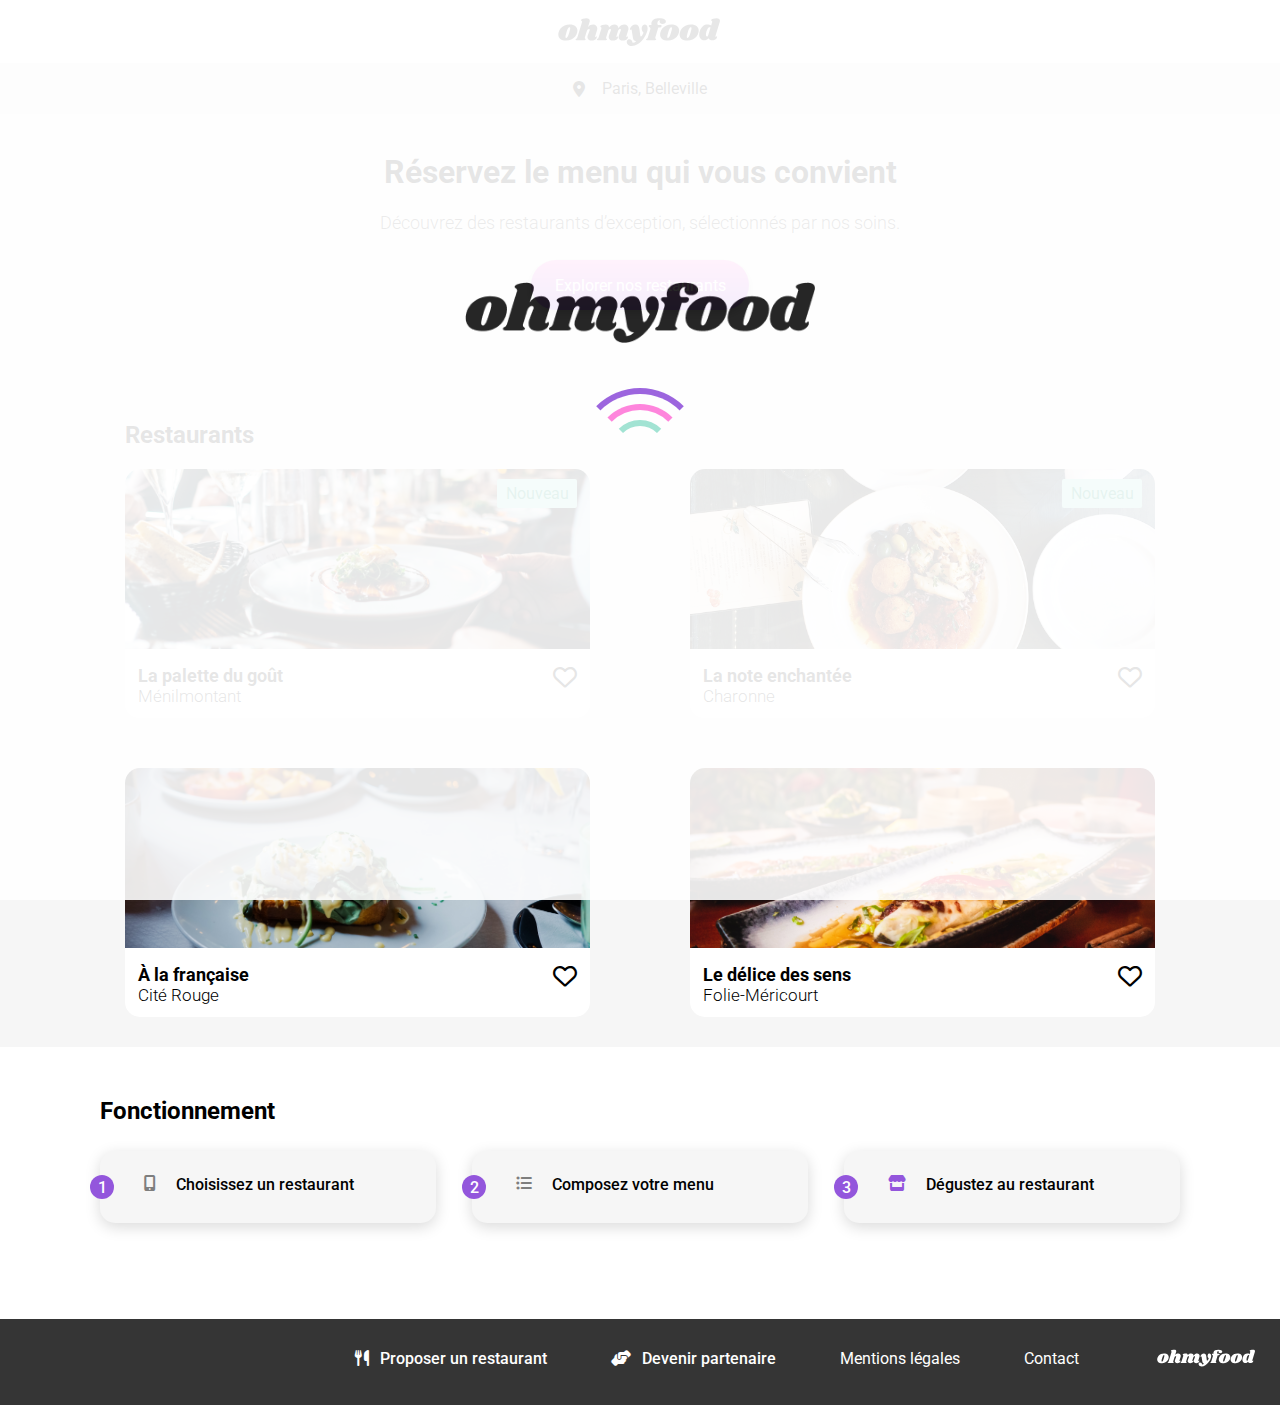
==== commit 5fee1261: "correction loader" ====
--- a/index.html
+++ b/index.html
@@ -14,7 +14,7 @@
     <body>
 
         <div class="loader animation_time">
-            <img src="/Assets/images/logo/ohmyfood@2x.svg" alt="">
+            <img src="/Assets/images/logo/ohmyfood.png" alt="">
             <div class="loader__circle_1"></div>
             <div class="loader__circle_2"></div>
             <div class="loader__circle_3"></div>
--- a/style.css
+++ b/style.css
@@ -265,6 +265,8 @@
 .loader img {
   position: absolute;
   top: 282px;
+  min-width: 190px;
+  max-width: 350px;
 }
 .loader__circle_1 {
   width: 7rem;
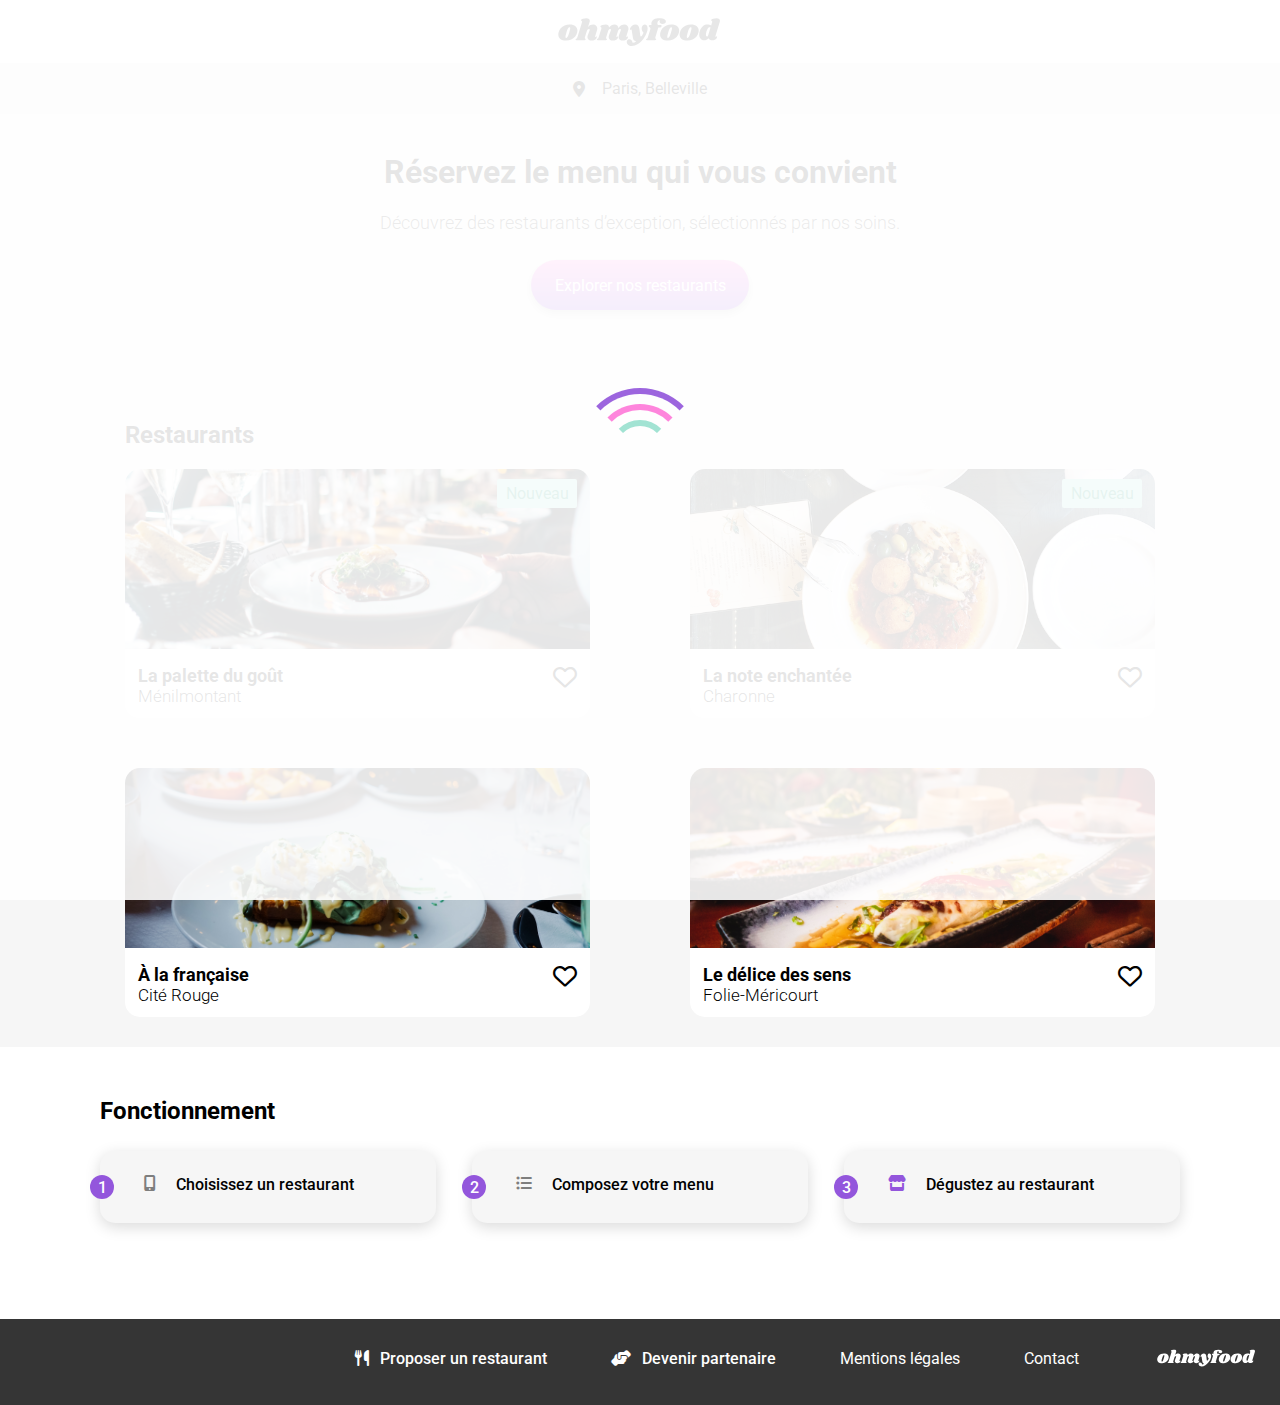
==== commit 3648a416: "ok" ====
--- a/index.html
+++ b/index.html
@@ -14,7 +14,6 @@
     <body>
 
         <div class="loader animation_time">
-            <img src="/Assets/images/logo/ohmyfood.png" alt="">
             <div class="loader__circle_1"></div>
             <div class="loader__circle_2"></div>
             <div class="loader__circle_3"></div>
--- a/style.css
+++ b/style.css
@@ -261,12 +261,6 @@
   justify-content: center;
   align-items: center;
   opacity: 0.9;
-}
-.loader img {
-  position: absolute;
-  top: 282px;
-  min-width: 190px;
-  max-width: 350px;
 }
 .loader__circle_1 {
   width: 7rem;
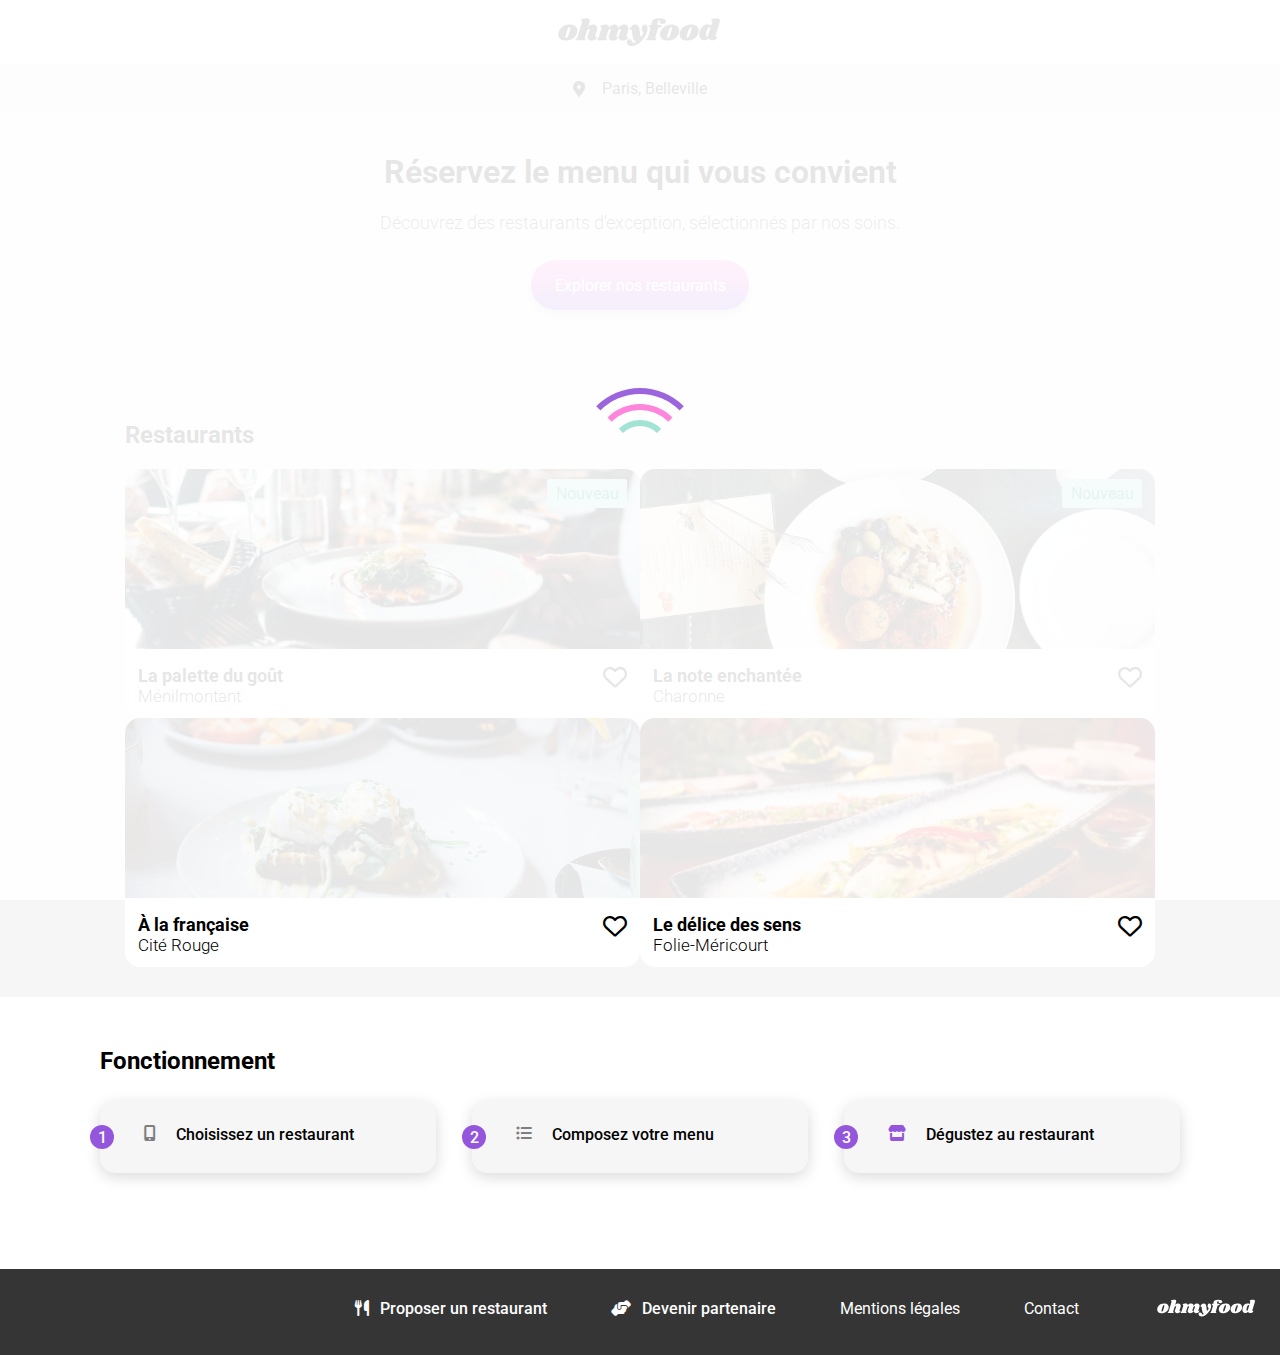
==== commit 97790817: "ok" ====
--- a/index.html
+++ b/index.html
@@ -32,7 +32,7 @@
             <section class="section-1">
                 <h1>Réservez le menu qui vous convient</h1>
                 <p>Découvrez des restaurants d’exception, sélectionnés par nos soins.</p>
-                <button class="btn">Explorer nos restaurants</button>
+                <button class="btn"><a href="#restaurant">Explorer nos restaurants</a></button>
             </section>
 
             <section class="Fonctionnement_Restaurants">
@@ -46,7 +46,7 @@
                     </ol>
                 </div>
 
-                <div class="Restaurants">
+                <div class="Restaurants" id="restaurant">
                     <h2>Restaurants</h2>
                     <div class="cards__container ">
 
--- a/style.css
+++ b/style.css
@@ -364,6 +364,10 @@
   box-shadow: 0px 4px 10px 0px rgba(0, 0, 0, 0.35);
   transition: all 0.5s ease-in-out;
 }
+.section-1 .btn a {
+  text-decoration: none;
+  color: white;
+}
 
 .Fonctionnement_Restaurants {
   display: flex;
@@ -478,7 +482,7 @@
     padding: 0px 100px 0px 100px;
     grid-column-gap: 100px;
     grid-row-gap: 50px;
-    gap: none;
+    gap: 0px;
     justify-content: center;
     align-items: center;
     margin-bottom: 30px;
